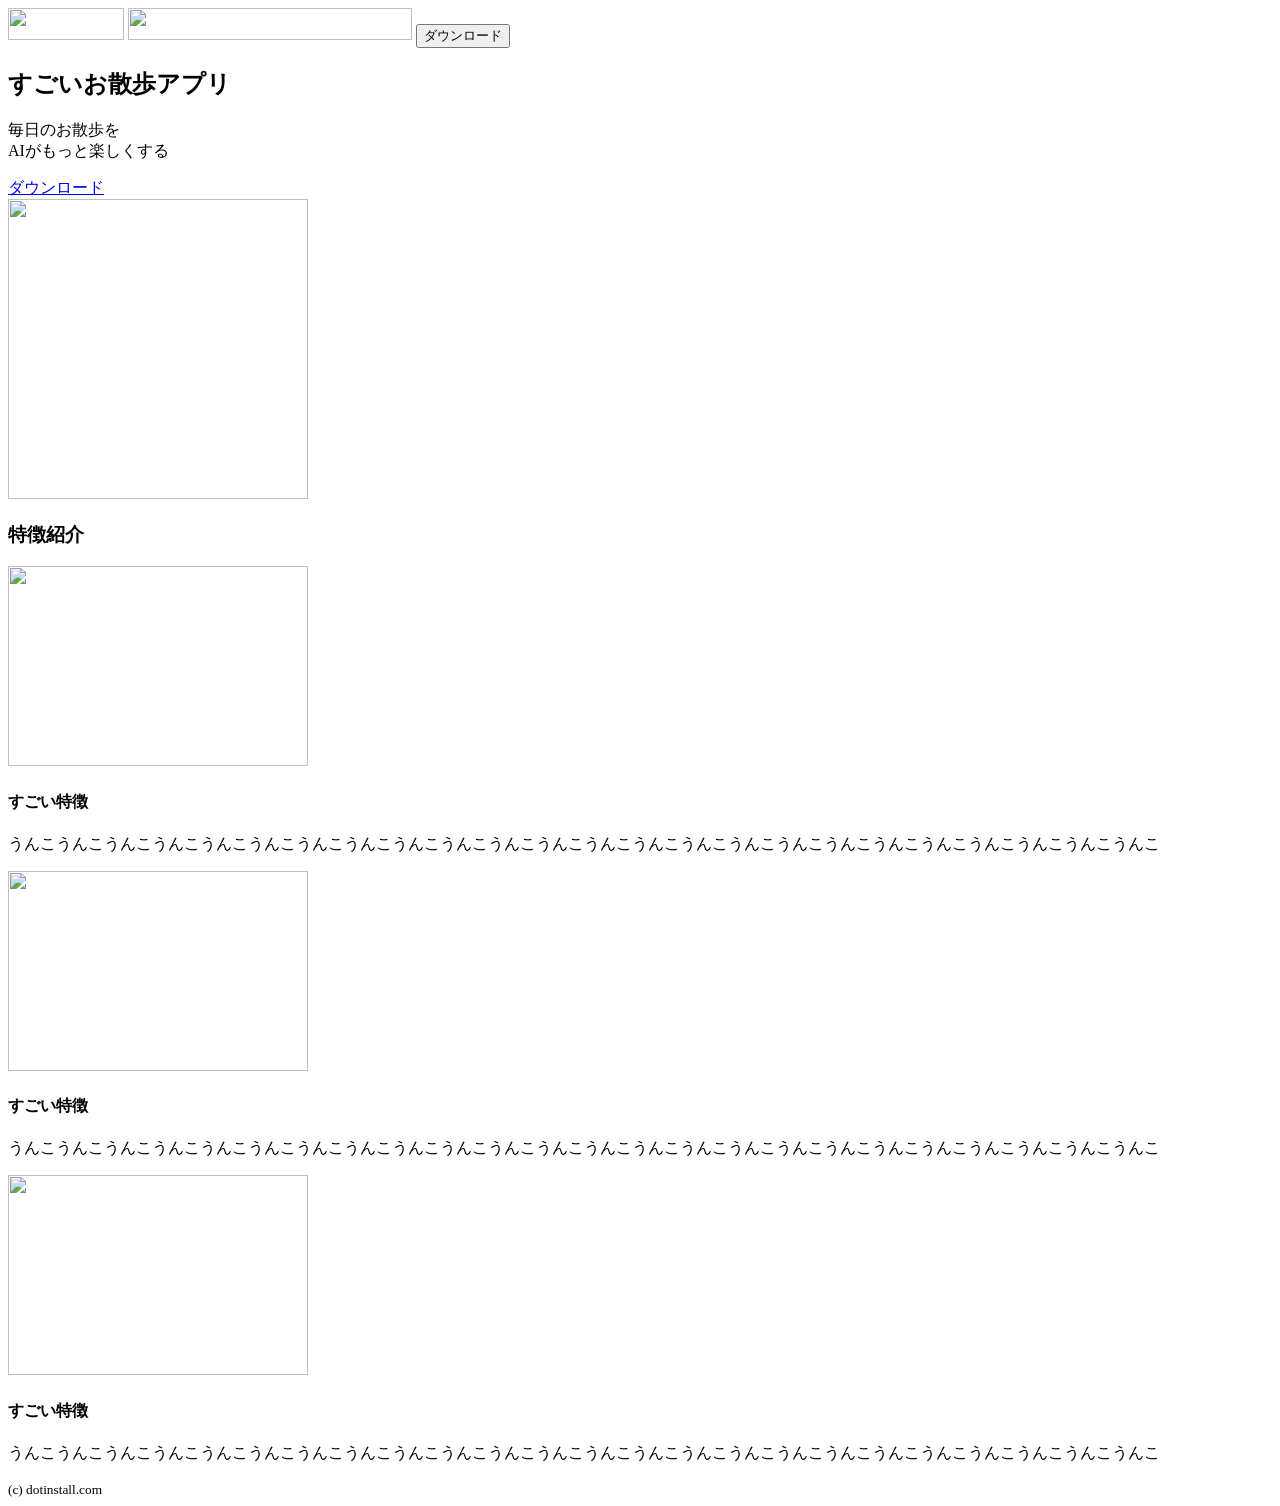
==== index.html @ be22a6ec "Add files via upload" ====
<!DOCTYPE html>
<html lang="ja">
<head>
  <meta charset="UTF-8">
  <meta http-equiv="X-UA-Compatible" content="IE=edge">
  <meta name="viewport" content="width=device-width, initial-scale=1.0">
  <title>Dotinstall Walking - すごいお散歩アプリ</title>
  <link rel="icon" href="favicon.png">
  <link rel="stylesheet" href="style.css">
</head>
<body>
<!-- 最初の上の部分 -->
<header>
  <img src="logo-sp.png" width="116" height="32" class="sp">
  <img src="logo-pc.png" width="284" height="32" class="pc">
  <button>ダウンロード</button>
</header>
<!-- 次のところ -->
<section class="first">
  <div>
  <h2>すごいお散歩アプリ</h2>
  <p class="p1">毎日のお散歩を<br>AIがもっと楽しくする</p>
  <a href="#" target="_blank">ダウンロード</a>
  </div>
<div>
  <img src="app.png" width="300" height="300">
</div>
</section>
<!-- 二番目のところ -->
 <h3>特徴紹介</h3>
 <section class="siso">
  <section class="second">
    <img src="feature-1.png" width="300" height="200">
    <div>
    <h4>すごい特徴</h4>
    <p>うんこうんこうんこうんこうんこうんこうんこうんこうんこうんこうんこうんこうんこうんこうんこうんこうんこうんこうんこうんこうんこうんこうんこうんこ</p>
    </div>
  </section>
  <section class="third">
    <img src="feature-2.png" width="300" height="200">
    <div>
    <h4>すごい特徴</h4>
    <p>うんこうんこうんこうんこうんこうんこうんこうんこうんこうんこうんこうんこうんこうんこうんこうんこうんこうんこうんこうんこうんこうんこうんこうんこ</p>
    </div>
  </section>
  <section class="forth">
    <img src="feature-3.png" width="300" height="200">
    <div>
    <h4>すごい特徴</h4>
    <p>うんこうんこうんこうんこうんこうんこうんこうんこうんこうんこうんこうんこうんこうんこうんこうんこうんこうんこうんこうんこうんこうんこうんこうんこ</p>
    </div>
  </section>
 </section>
  <footer>
    <small>(c) dotinstall.com</small>
  </footer>
</body>
</html>
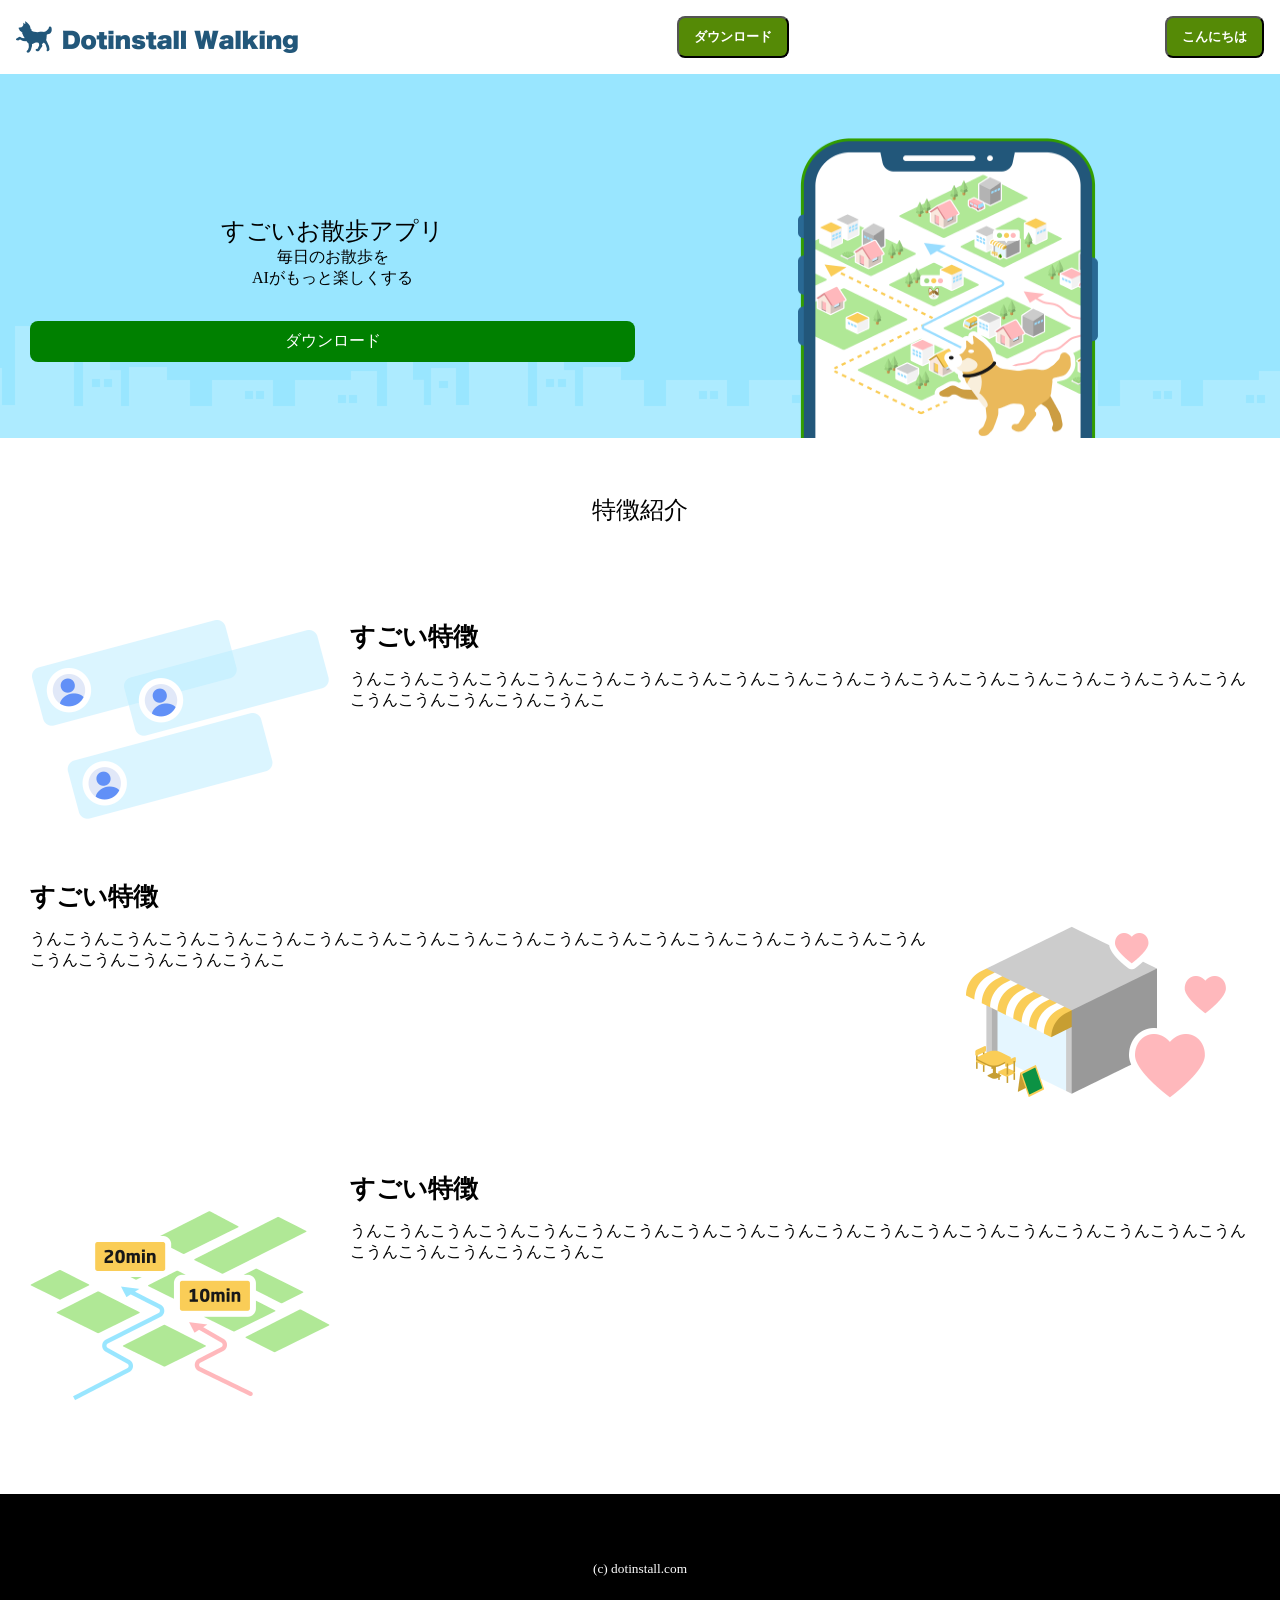
==== commit 52aef38d: "テストだよおお" ====
--- a/index.html
+++ b/index.html
@@ -14,6 +14,7 @@
   <img src="logo-sp.png" width="116" height="32" class="sp">
   <img src="logo-pc.png" width="284" height="32" class="pc">
   <button>ダウンロード</button>
+  <button>こんにちは  </button>
 </header>
 <!-- 次のところ -->
 <section class="first">
--- a/style.css
+++ b/style.css
@@ -0,0 +1,156 @@
+@charset "utf-8";
+
+body {
+
+  margin: 0;
+}
+header{
+  display: flex;
+  justify-content: space-between;
+  padding: 16px;
+  align-items: center;
+}
+button {
+background-color: rgb(85, 138, 6);
+color: white;
+font-weight: bold;
+border-radius: 8px;
+align-self: center;
+cursor: pointer;
+transition-property: transform;
+transition-duration: 1s;
+transition-timing-function: ease-out;
+padding: 10px 15px;
+}
+button:hover{
+  transform: scale(1.05);
+}
+.pc{
+  display: none;
+}
+.first{
+  background:#99e6ff url(bg.png);
+  background-repeat: repeat-x;
+  background-position:center bottom;
+  display: flex;
+  justify-content: center;
+  align-items: center;
+  flex-direction: column;
+  padding : 64px 30px 0; 
+  text-align: center;
+  a{
+  display: block;
+  text-decoration: none;
+  color: white;
+  background-color: green;
+  padding: 10px 15px;
+  border-radius: 8px;
+  margin-top:32px;
+  transition-duration: 2s;
+  transition-property: transform;
+  transition-timing-function: linear;
+}
+.p1{
+  margin-top:0;
+}
+h2{
+  margin:0;
+  font-weight: normal;
+}
+img{
+  margin-top:48px;
+  vertical-align: bottom;
+}
+}
+a:hover{
+transform: scale(1.15);
+}
+h3{
+  padding-top:32px;
+  text-align: center;
+  font-weight: normal;
+  font-size: 24px;
+  margin-bottom: 64px;
+}
+h4{
+  font-size: 25px;
+}
+.second{
+  display: flex;
+  flex-direction: column;
+  padding: 30px 30px;
+img{
+  margin:0 auto;
+}
+h4{
+  margin: 0;
+}
+}
+.third{
+  display: flex;
+  flex-direction: column;
+  padding: 30px 30px;
+img{
+  margin:0 auto;
+  padding-top:32px;
+}
+h4{
+  margin: 0;
+}
+}
+.forth{
+  display: flex;
+  flex-direction: column;
+  padding: 30px 30px;
+img{
+  margin:0 auto;
+  padding-top:32px;
+}
+h4{
+  margin: 0;
+}
+}
+footer{
+  display: flex;
+  background-color: black;
+  text-align: center;
+  height: 150px;
+  color: white;
+  align-items: center;
+  justify-content: center;
+  margin-top:60px;
+}
+@media (min-width: 530px) { 
+
+.pc{
+  display: block;
+}
+
+.sp{
+  display: none;
+}
+.first{
+  display: flex;
+  flex-direction: row;
+  align-items: center;
+  gap:10px;
+}
+.first div{
+  flex: 1;
+}
+.first img{
+  margin-top: 0;
+}
+.second{
+  flex-direction: row;
+  gap: 20px;
+}
+.third{
+  flex-direction: row-reverse;
+  gap: 20px;
+}
+.forth{
+  flex-direction: row;
+  gap: 20px;
+}
+}
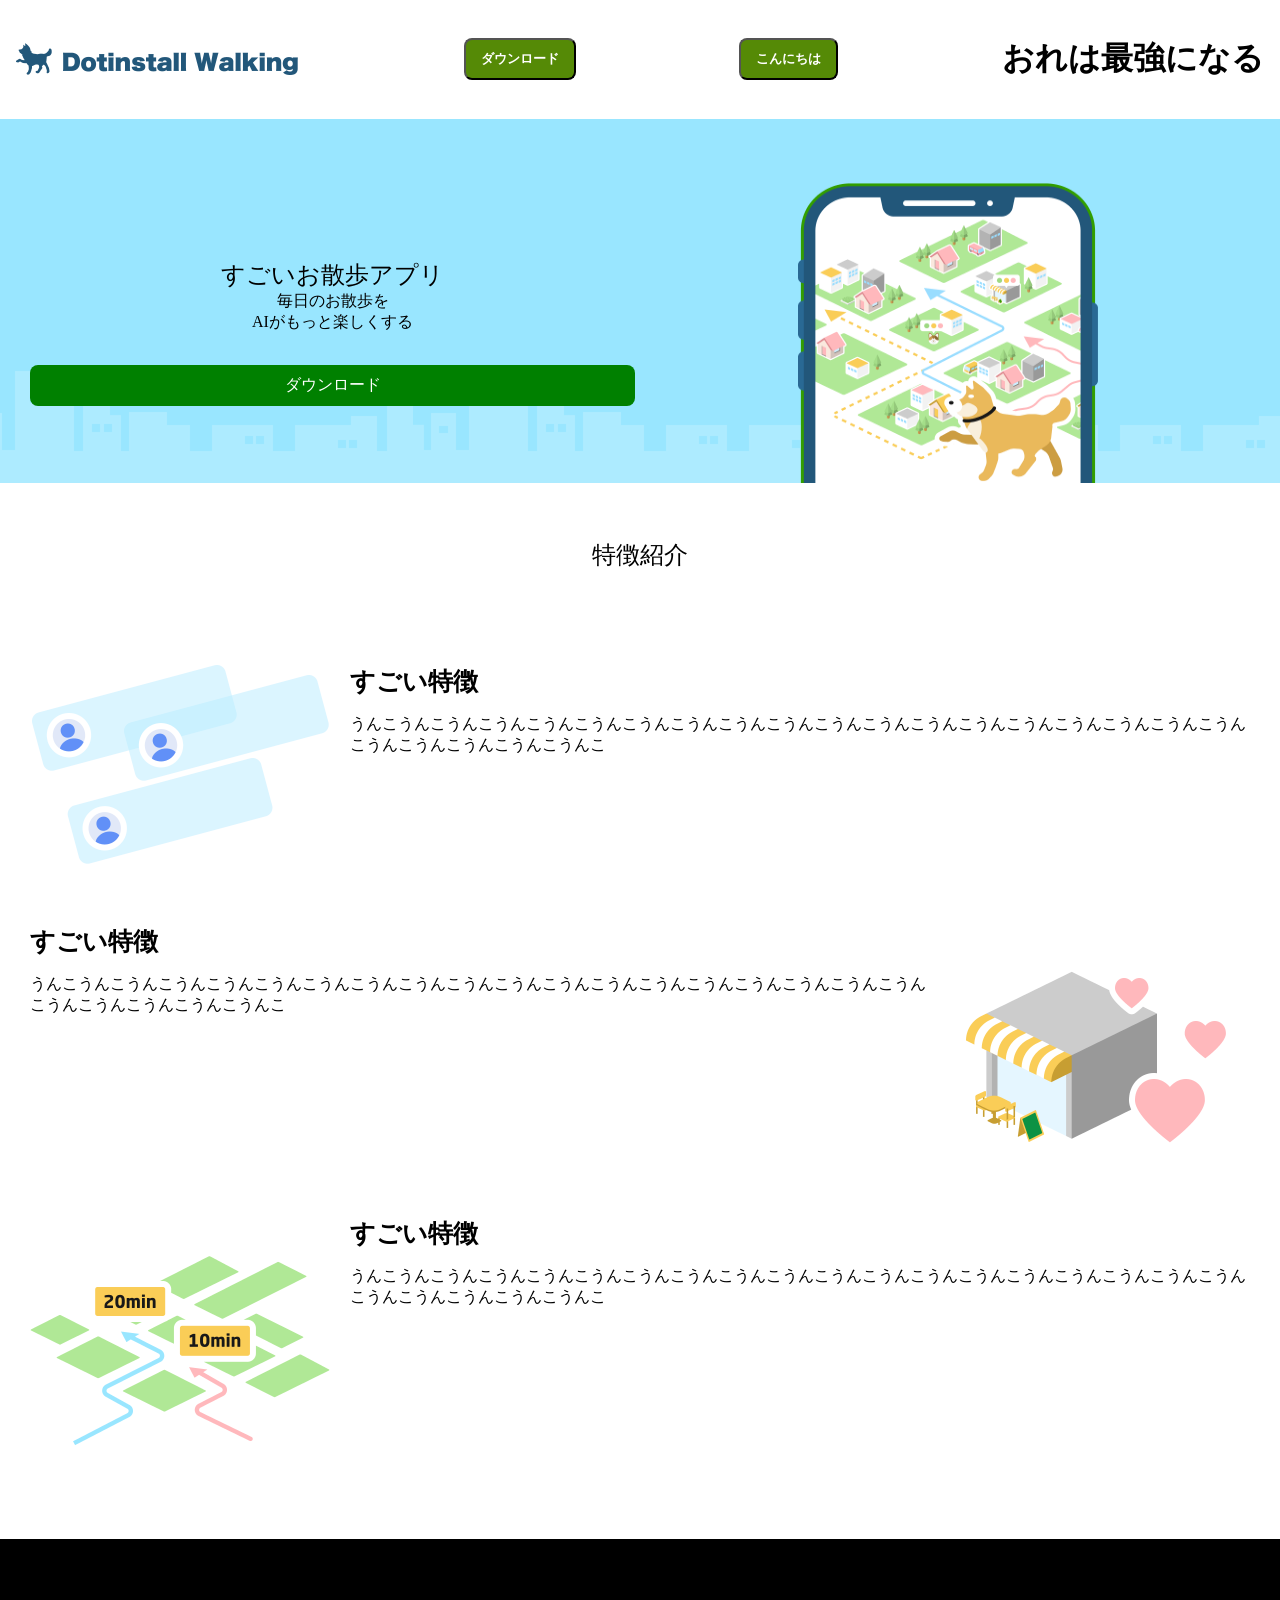
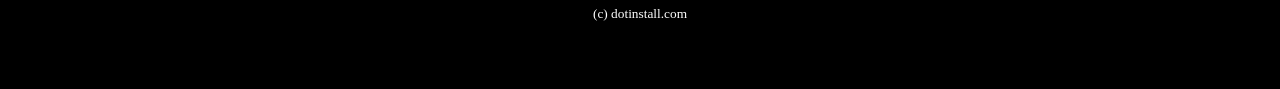
==== commit 9bd433a4: "テストでやります。(ブランチ)" ====
--- a/index.html
+++ b/index.html
@@ -15,6 +15,7 @@
   <img src="logo-pc.png" width="284" height="32" class="pc">
   <button>ダウンロード</button>
   <button>こんにちは  </button>
+  <h1>おれは最強になる</h1>
 </header>
 <!-- 次のところ -->
 <section class="first">
